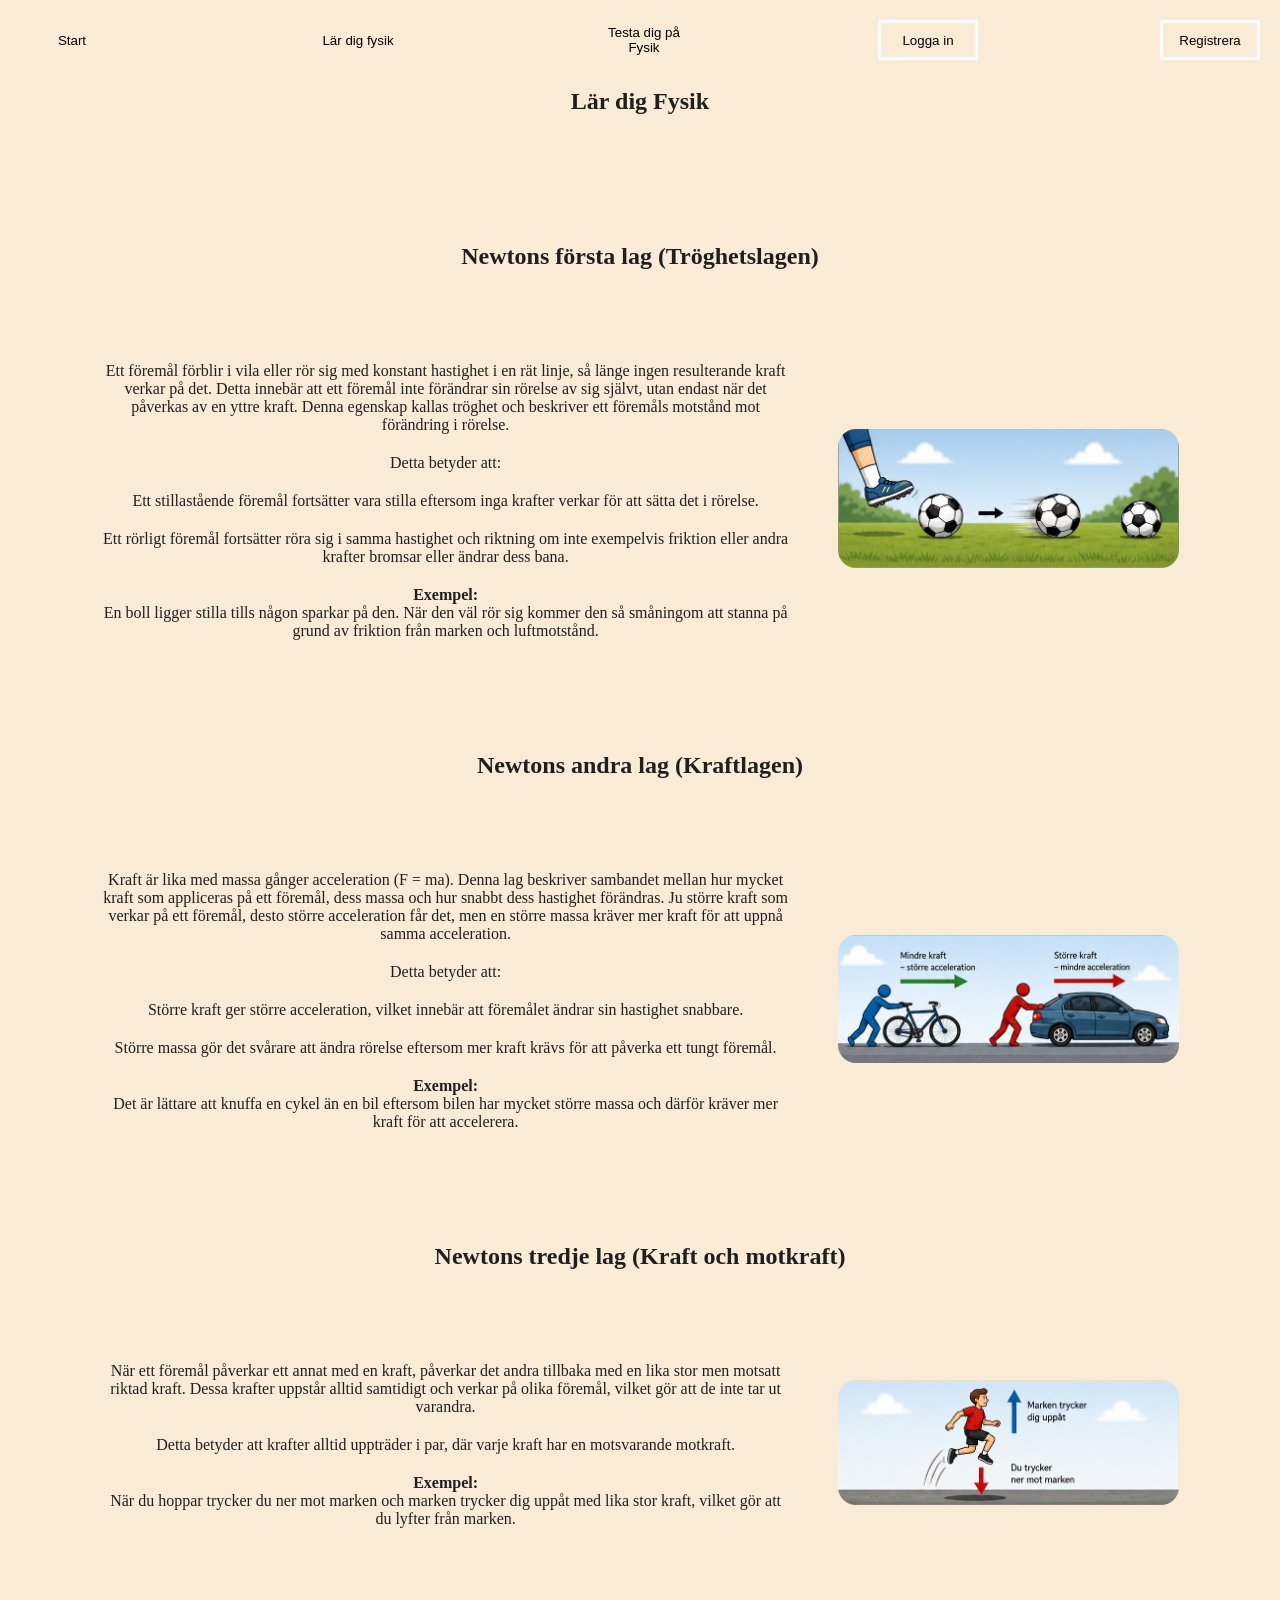
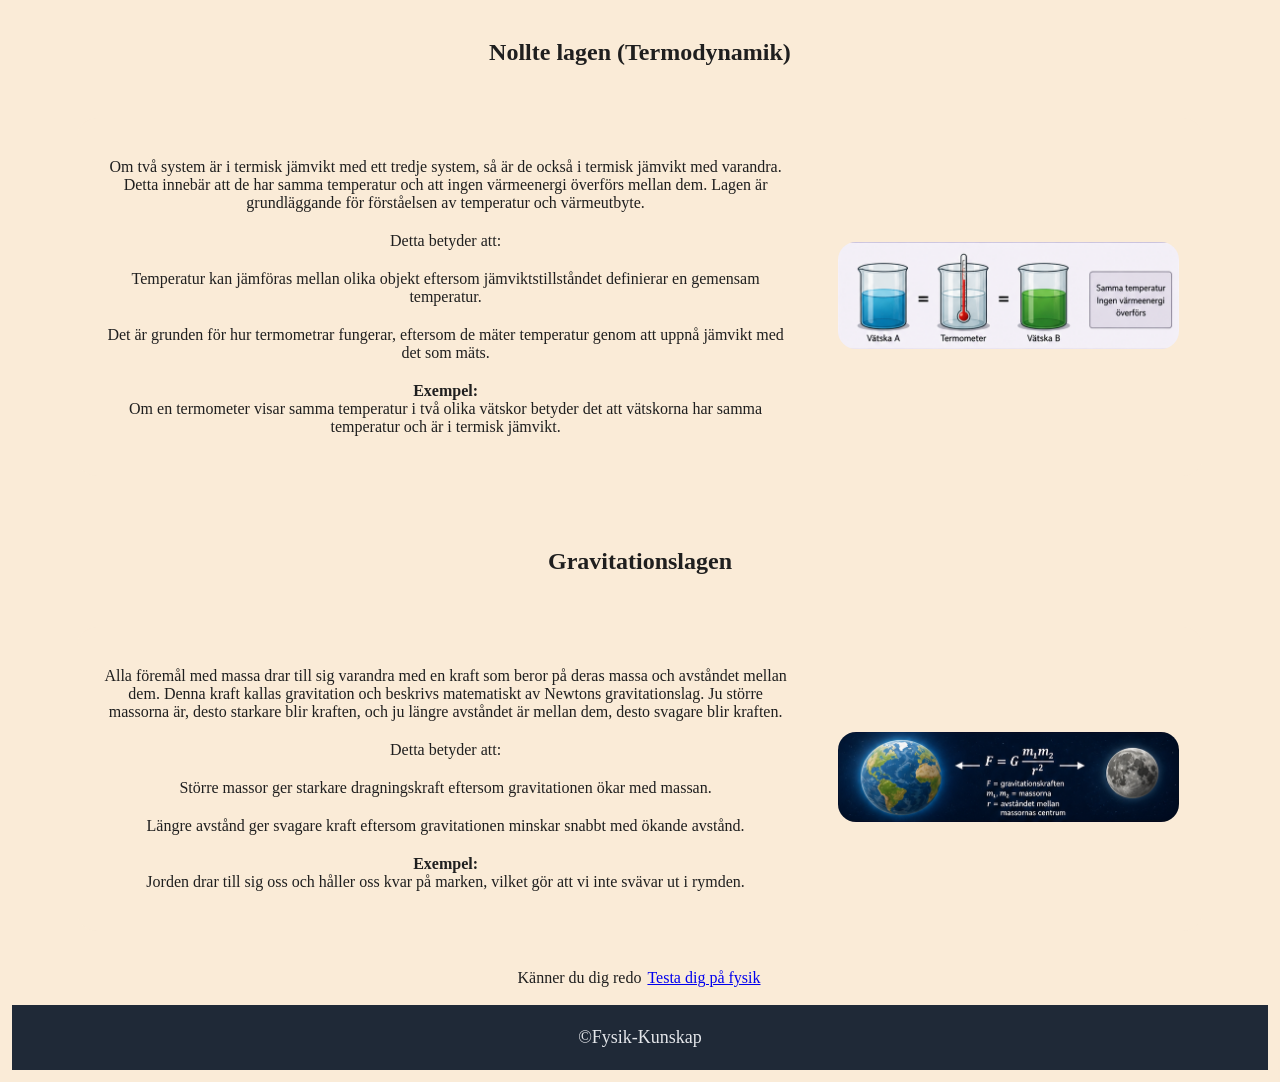
==== html-filer/Fysiklär.html @ 096abf7a "börjat med script quiz i html" ====
<!doctype html>
<html lang="en">
  <head>
    <meta charset="UTF-8" />
    <meta name="viewport" content="width=device-width, initial-scale=1.0" />
    <link rel="stylesheet" href="../css-filer/style.css" />
    <title>Fysik-Kunskap</title>
  </head>

  <body class="Fysiklär">
    <header>
      <nav>
        <section class="Navigation">
          <!-- Navigation, den vägleder användaren till andra webbsidor-->
          <ul>
            <li>
              <a href="../html-filer/Index.html"><button>Start</button></a>
            </li>
            <li>
              <a href="../html-filer/Fysiklär.html"
                ><button>Lär dig fysik</button></a
              >
            </li>
            <li>
              <a href="../html-filer/FysikTesta.html"
                ><button>Testa dig på Fysik</button></a
              >
            </li>
            <li><button id="SignInBtn">Logga in</button></li>
            <li><button id="SignUpBtn">Registrera</button></li>
          </ul>
        </section>
        <div class="Rubrik">
          <h1>Lär dig Fysik</h1>
        </div>
      </nav>
    </header>
    <div class="FormBox">
      <!-- Panelen för att registrera sig -->
      <form id="SignupForm" style="display: none">
        <label for="username">Username:</label>
        <input type="text" id="regusername" name="username" />
        <br />
        <label for="password">Password:</label>
        <input type="password" id="regpassword" name="password" />
        <br />
        <label for="conpassword">Confirm Password:</label>
        <input type="password" id="regconpassword" name="conpassword" />
        <br />
        <input type="submit" value="Registrera" />
      </form>
    </div>
    <div class="FormBox">
      <!-- Panelen för att logga in -->
      <form id="LoginForm" style="display: none">
        <label for="username">Username:</label>
        <input type="text" id="logusername" name="username" />
        <br />
        <label for="password">Password:</label>
        <input type="password" id="logpassword" name="password" />
        <br />
        <input type="submit" value="Submit" />
      </form>
    </div>
    <section class="fysiklärcontainer">
      <br />
      <h2>Newtons första lag (Tröghetslagen)</h2>
      <div class="box2">
        <div class="text">
          <p>
            Ett föremål förblir i vila eller rör sig med konstant hastighet i en
            rät linje, så länge ingen resulterande kraft verkar på det. Detta
            innebär att ett föremål inte förändrar sin rörelse av sig självt,
            utan endast när det påverkas av en yttre kraft. Denna egenskap
            kallas tröghet och beskriver ett föremåls motstånd mot förändring i
            rörelse.
          </p>

          <p>Detta betyder att:</p>

          <p>
            Ett stillastående föremål fortsätter vara stilla eftersom inga
            krafter verkar för att sätta det i rörelse.
          </p>

          <p>
            Ett rörligt föremål fortsätter röra sig i samma hastighet och
            riktning om inte exempelvis friktion eller andra krafter bromsar
            eller ändrar dess bana.
          </p>

          <p>
            <strong>Exempel:</strong><br />
            En boll ligger stilla tills någon sparkar på den. När den väl rör
            sig kommer den så småningom att stanna på grund av friktion från
            marken och luftmotstånd.
          </p>
        </div>
        <div class="Lås">
          <img src="../Bilder/bild1.png" alt="XX" class="bilder" />
        </div>
      </div>
      <h2>Newtons andra lag (Kraftlagen)</h2>
      <div class="box2">
        <div class="text">
          <p>
            Kraft är lika med massa gånger acceleration (F = ma). Denna lag
            beskriver sambandet mellan hur mycket kraft som appliceras på ett
            föremål, dess massa och hur snabbt dess hastighet förändras. Ju
            större kraft som verkar på ett föremål, desto större acceleration
            får det, men en större massa kräver mer kraft för att uppnå samma
            acceleration.
          </p>

          <p>Detta betyder att:</p>

          <p>
            Större kraft ger större acceleration, vilket innebär att föremålet
            ändrar sin hastighet snabbare.
          </p>

          <p>
            Större massa gör det svårare att ändra rörelse eftersom mer kraft
            krävs för att påverka ett tungt föremål.
          </p>

          <p>
            <strong>Exempel:</strong><br />
            Det är lättare att knuffa en cykel än en bil eftersom bilen har
            mycket större massa och därför kräver mer kraft för att accelerera.
          </p>
        </div>
        <div class="Lås">
          <img src="../Bilder/bild2.png" alt="XX" class="bilder" />
        </div>
      </div>
      <h2>Newtons tredje lag (Kraft och motkraft)</h2>
      <div class="box2">
        <div class="text">
          <p>
            När ett föremål påverkar ett annat med en kraft, påverkar det andra
            tillbaka med en lika stor men motsatt riktad kraft. Dessa krafter
            uppstår alltid samtidigt och verkar på olika föremål, vilket gör att
            de inte tar ut varandra.
          </p>

          <p>
            Detta betyder att krafter alltid uppträder i par, där varje kraft
            har en motsvarande motkraft.
          </p>

          <p>
            <strong>Exempel:</strong><br />
            När du hoppar trycker du ner mot marken och marken trycker dig uppåt
            med lika stor kraft, vilket gör att du lyfter från marken.
          </p>
        </div>
        <div class="Lås">
          <img src="../Bilder/bild3.png" alt="XX" class="bilder" />
        </div>
      </div>
      <h2>Nollte lagen (Termodynamik)</h2>
      <div class="box2">
        <div class="text">
          <p>
            Om två system är i termisk jämvikt med ett tredje system, så är de
            också i termisk jämvikt med varandra. Detta innebär att de har samma
            temperatur och att ingen värmeenergi överförs mellan dem. Lagen är
            grundläggande för förståelsen av temperatur och värmeutbyte.
          </p>

          <p>Detta betyder att:</p>

          <p>
            Temperatur kan jämföras mellan olika objekt eftersom
            jämviktstillståndet definierar en gemensam temperatur.
          </p>

          <p>
            Det är grunden för hur termometrar fungerar, eftersom de mäter
            temperatur genom att uppnå jämvikt med det som mäts.
          </p>

          <p>
            <strong>Exempel:</strong><br />
            Om en termometer visar samma temperatur i två olika vätskor betyder
            det att vätskorna har samma temperatur och är i termisk jämvikt.
          </p>
        </div>
        <div class="Lås">
          <img src="../Bilder/bild4.png" alt="XX" class="bilder" />
        </div>
      </div>
      <h2>Gravitationslagen</h2>
      <div class="box2">
        <div class="text">
          <p>
            Alla föremål med massa drar till sig varandra med en kraft som beror
            på deras massa och avståndet mellan dem. Denna kraft kallas
            gravitation och beskrivs matematiskt av Newtons gravitationslag. Ju
            större massorna är, desto starkare blir kraften, och ju längre
            avståndet är mellan dem, desto svagare blir kraften.
          </p>

          <p>Detta betyder att:</p>

          <p>
            Större massor ger starkare dragningskraft eftersom gravitationen
            ökar med massan.
          </p>

          <p>
            Längre avstånd ger svagare kraft eftersom gravitationen minskar
            snabbt med ökande avstånd.
          </p>

          <p>
            <strong>Exempel:</strong><br />
            Jorden drar till sig oss och håller oss kvar på marken, vilket gör
            att vi inte svävar ut i rymden.
          </p>
        </div>
        <div class="Lås">
          <img src="../Bilder/bild5.png" alt="XX" class="bilder" />
        </div>
      </div>
    </section>
    <br />
    <p>
      Känner du dig redo
      <a href="../html-filer/FysikTesta.html">Testa dig på fysik</a>
    </p>
    <!-- Länk för att skicka dem till min andra sida så att dem kan läsa mer -->
      <footer class="Footer">
      <p>&copy;Fysik-Kunskap</p>
      </footer>
  <script src="../JavaScript/JavaScript.js"></script>
  </body>
</html>

<!-- Fixa text senare ifall du har tid. -->
---- css-filer/style.css ----
*{
    padding: 2px;
    box-sizing: border-box;
    text-align: center;
}

.Index{
background-color: antiquewhite;
}
.Fysiklär{
    background-color: antiquewhite;
    color: #1F1F1F;
    text-align: center;
    justify-content: center;
}

.FysikTesta{
    background-color:antiquewhite;
    color: #1F1F1F;
    text-align: center;
    justify-content: center;
}

nav ul {
    display: flex;
    gap: 1rem;
    padding: 0;
    margin: 0;
    list-style: none;
    align-items: center;
    justify-content: space-between;
    
}

nav ul li {
    margin: 0;
}

nav ul li a {
    color: black;
    text-decoration: none;
}

.Navigation {
    background-color: antiquewhite;
}

.Homebtn {
    color: white;
}

.text{
    user-select: none;
    border-color: white;
    text-align: left;
}
.Lås {
    user-select: none;
    border-color: white;
}
button {
    background-color: antiquewhite;
    color: black;
    border: none;
    border-radius: 2px;
    border-color: 0px 0px 5px 1px white;
    border-width: 1px;
    box-sizing: border-box;
    width: 100px;
    height: 40px;
    transition: transform(0.1s);
}

button:hover {
    background-color: whitesmoke;
    transform: scale(1.05);
}

#SignUpBtn,
#SignInBtn {
    border: 1px solid white;
    border-width: 3px;
    box-sizing: border-box;
    border-color: 0px 0px 5px 1px white;
}
.indexbody {
  display: flex;
  flex-wrap: wrap;
  gap: 20px;
  justify-content: center;
}
.fysiklärcontainer{
    display: flex;
    flex-direction: column;
    gap: 50px;
    width: 90%;
    margin: auto;
}
.box2 .bilder{
    width: 100%;
    max-width: 400px;
    height: auto;
    object-fit: cover;
    border-radius: 20px;
}
.box2{
    display: grid;
    grid-template-columns: 2fr 1fr;
    gap: 40px;
    align-items: center;
    background-color: antiquewhite;
    border-radius: 20px;
    padding: 20px;
}

.box {
  background-color: #f5f5f5;
  border: 2px solid #ccc;
  border-radius: 10px;
  padding: 15px;
  width: 250px;
  box-shadow: 0 4px 10px rgba(0,0,0,0.1);
  
}

.box h2 {
  font-size: 18px;
  margin-bottom: 10px;
}
.Fysiklär h2 {
    margin-bottom: 0;
}

.Footer {
    background-color: #1F2937;
    color: #E5E7EB;
    text-align: center;
    font-size: 18px;
}

@media (max-width: 768px) {
    .box2 {
        grid-template-columns: 1fr;
    }

    .text {
        order: 1;
        text-align: left;
    }

    .Lås {
        order: 2;
    }
}
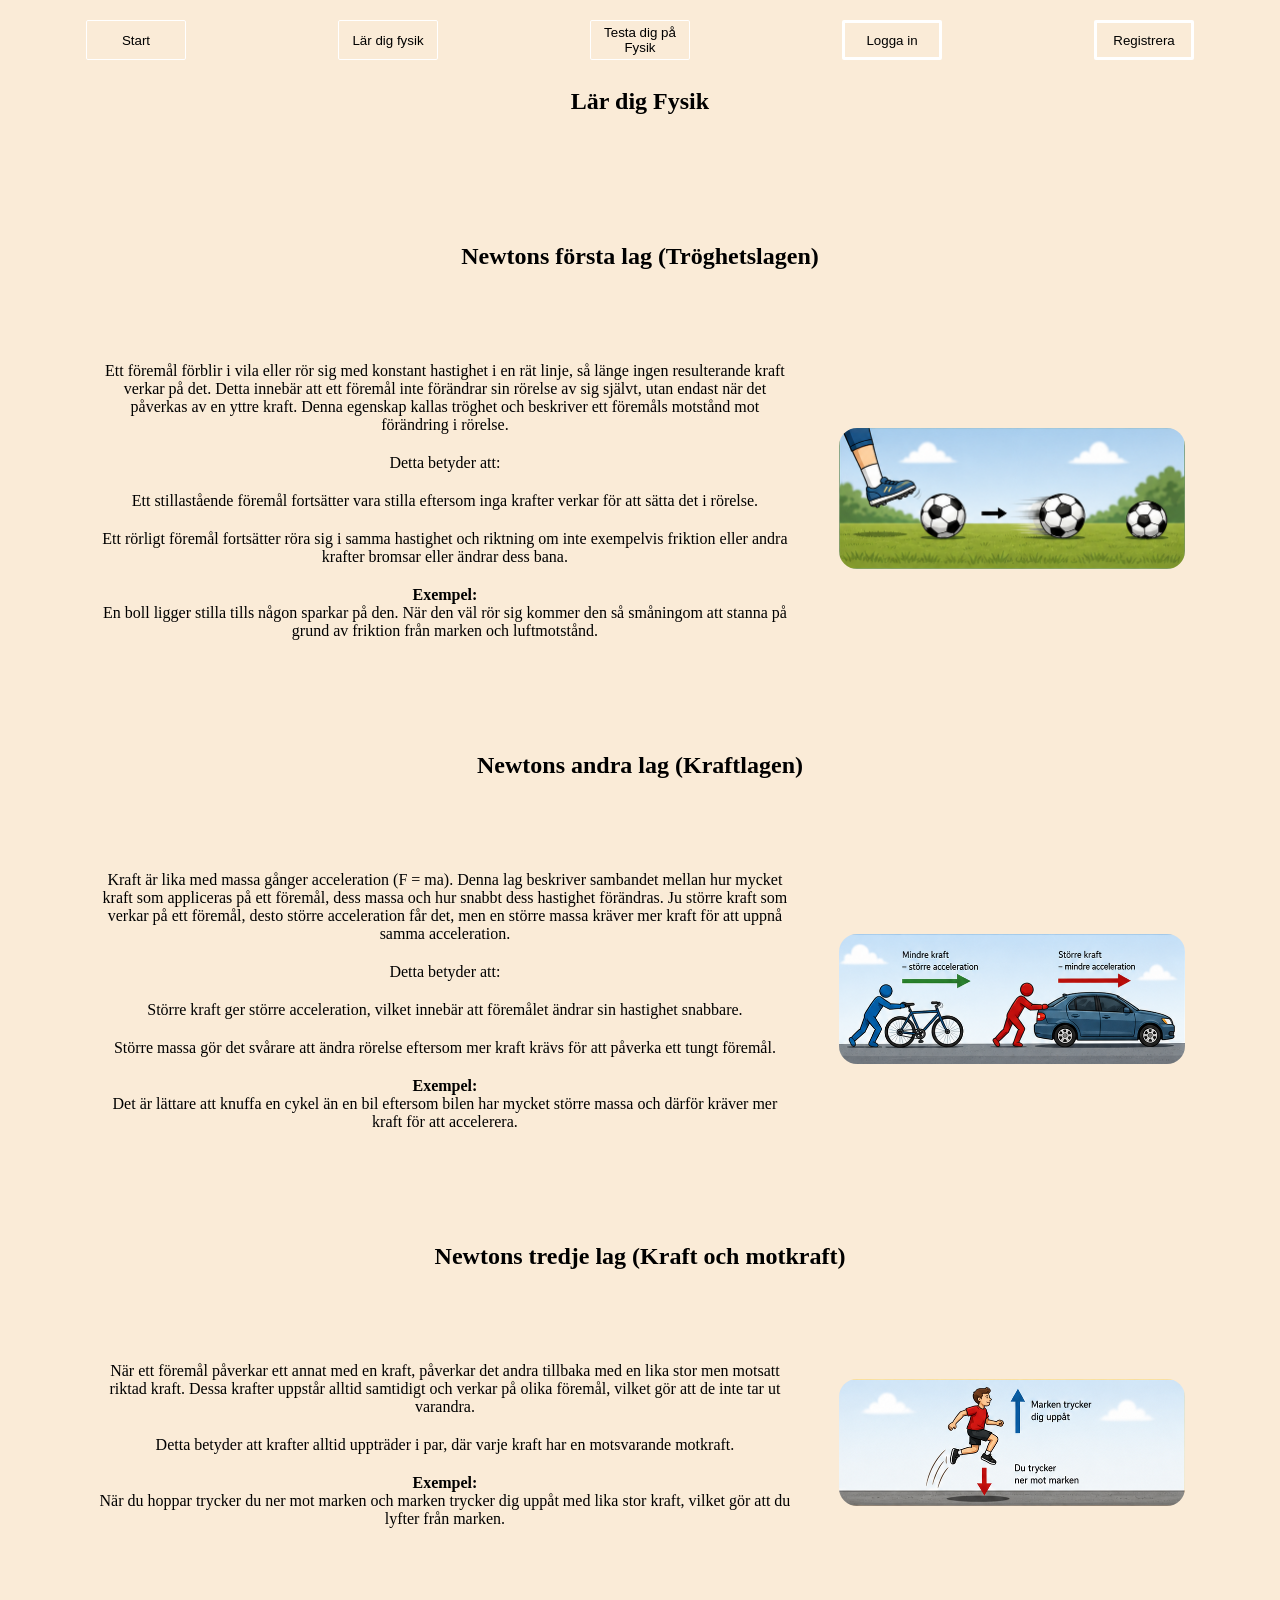
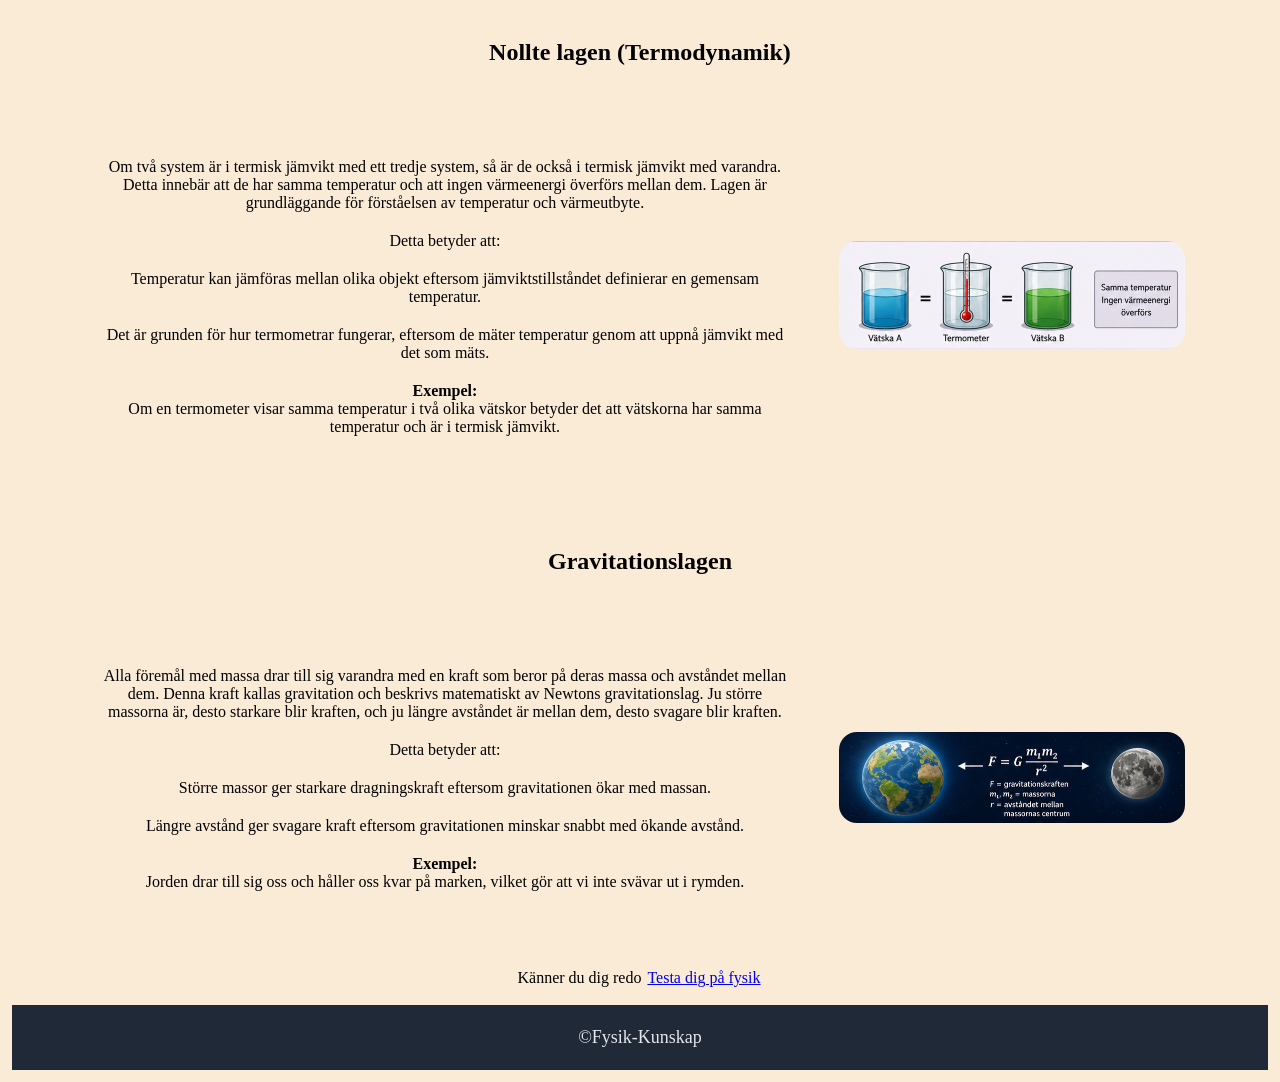
==== commit 0e0bd7fa: "fixat lite pappo" ====
--- a/html-filer/Fysiklär.html
+++ b/html-filer/Fysiklär.html
@@ -4,6 +4,7 @@
     <meta charset="UTF-8" />
     <meta name="viewport" content="width=device-width, initial-scale=1.0" />
     <link rel="stylesheet" href="../css-filer/style.css" />
+    <script src="../JavaScript/JavaScript.js"></script>
     <title>Fysik-Kunskap</title>
   </head>
 
@@ -231,10 +232,9 @@
       <a href="../html-filer/FysikTesta.html">Testa dig på fysik</a>
     </p>
     <!-- Länk för att skicka dem till min andra sida så att dem kan läsa mer -->
-      <footer class="Footer">
+    <footer class="Footer">
       <p>&copy;Fysik-Kunskap</p>
-      </footer>
-  <script src="../JavaScript/JavaScript.js"></script>
+    </footer>
   </body>
 </html>
 
--- a/css-filer/style.css
+++ b/css-filer/style.css
@@ -1,39 +1,19 @@
-*{
+* {
     padding: 2px;
-    box-sizing: border-box;
     text-align: center;
 }
 
-.Index{
-background-color: antiquewhite;
-}
-.Fysiklär{
+body {
     background-color: antiquewhite;
-    color: #1F1F1F;
-    text-align: center;
-    justify-content: center;
-}
-
-.FysikTesta{
-    background-color:antiquewhite;
-    color: #1F1F1F;
-    text-align: center;
-    justify-content: center;
 }
 
 nav ul {
-    display: flex;
+    display: grid;
+    grid-template-columns: repeat(5, 1fr);
     gap: 1rem;
     padding: 0;
     margin: 0;
     list-style: none;
-    align-items: center;
-    justify-content: space-between;
-    
-}
-
-nav ul li {
-    margin: 0;
 }
 
 nav ul li a {
@@ -41,36 +21,16 @@
     text-decoration: none;
 }
 
-.Navigation {
-    background-color: antiquewhite;
-}
-
-.Homebtn {
-    color: white;
-}
-
-.text{
-    user-select: none;
-    border-color: white;
-    text-align: left;
-}
-.Lås {
-    user-select: none;
-    border-color: white;
-}
 button {
     background-color: antiquewhite;
     color: black;
-    border: none;
+    border: 1px solid white;
     border-radius: 2px;
-    border-color: 0px 0px 5px 1px white;
-    border-width: 1px;
-    box-sizing: border-box;
     width: 100px;
     height: 40px;
-    transition: transform(0.1s);
+    box-sizing: border-box;
+    transition: transform 0.1s;
 }
-
 button:hover {
     background-color: whitesmoke;
     transform: scale(1.05);
@@ -108,7 +68,6 @@
     grid-template-columns: 2fr 1fr;
     gap: 40px;
     align-items: center;
-    background-color: antiquewhite;
     border-radius: 20px;
     padding: 20px;
 }
@@ -120,7 +79,6 @@
   padding: 15px;
   width: 250px;
   box-shadow: 0 4px 10px rgba(0,0,0,0.1);
-  
 }
 
 .box h2 {
@@ -139,6 +97,16 @@
 }
 
 @media (max-width: 768px) {
+    nav ul {
+        grid-template-columns: 1fr;
+        gap: 10px;
+        text-align: center;
+    }
+
+    nav ul li a {
+        display: block;
+        padding: 10px;
+    }
     .box2 {
         grid-template-columns: 1fr;
     }
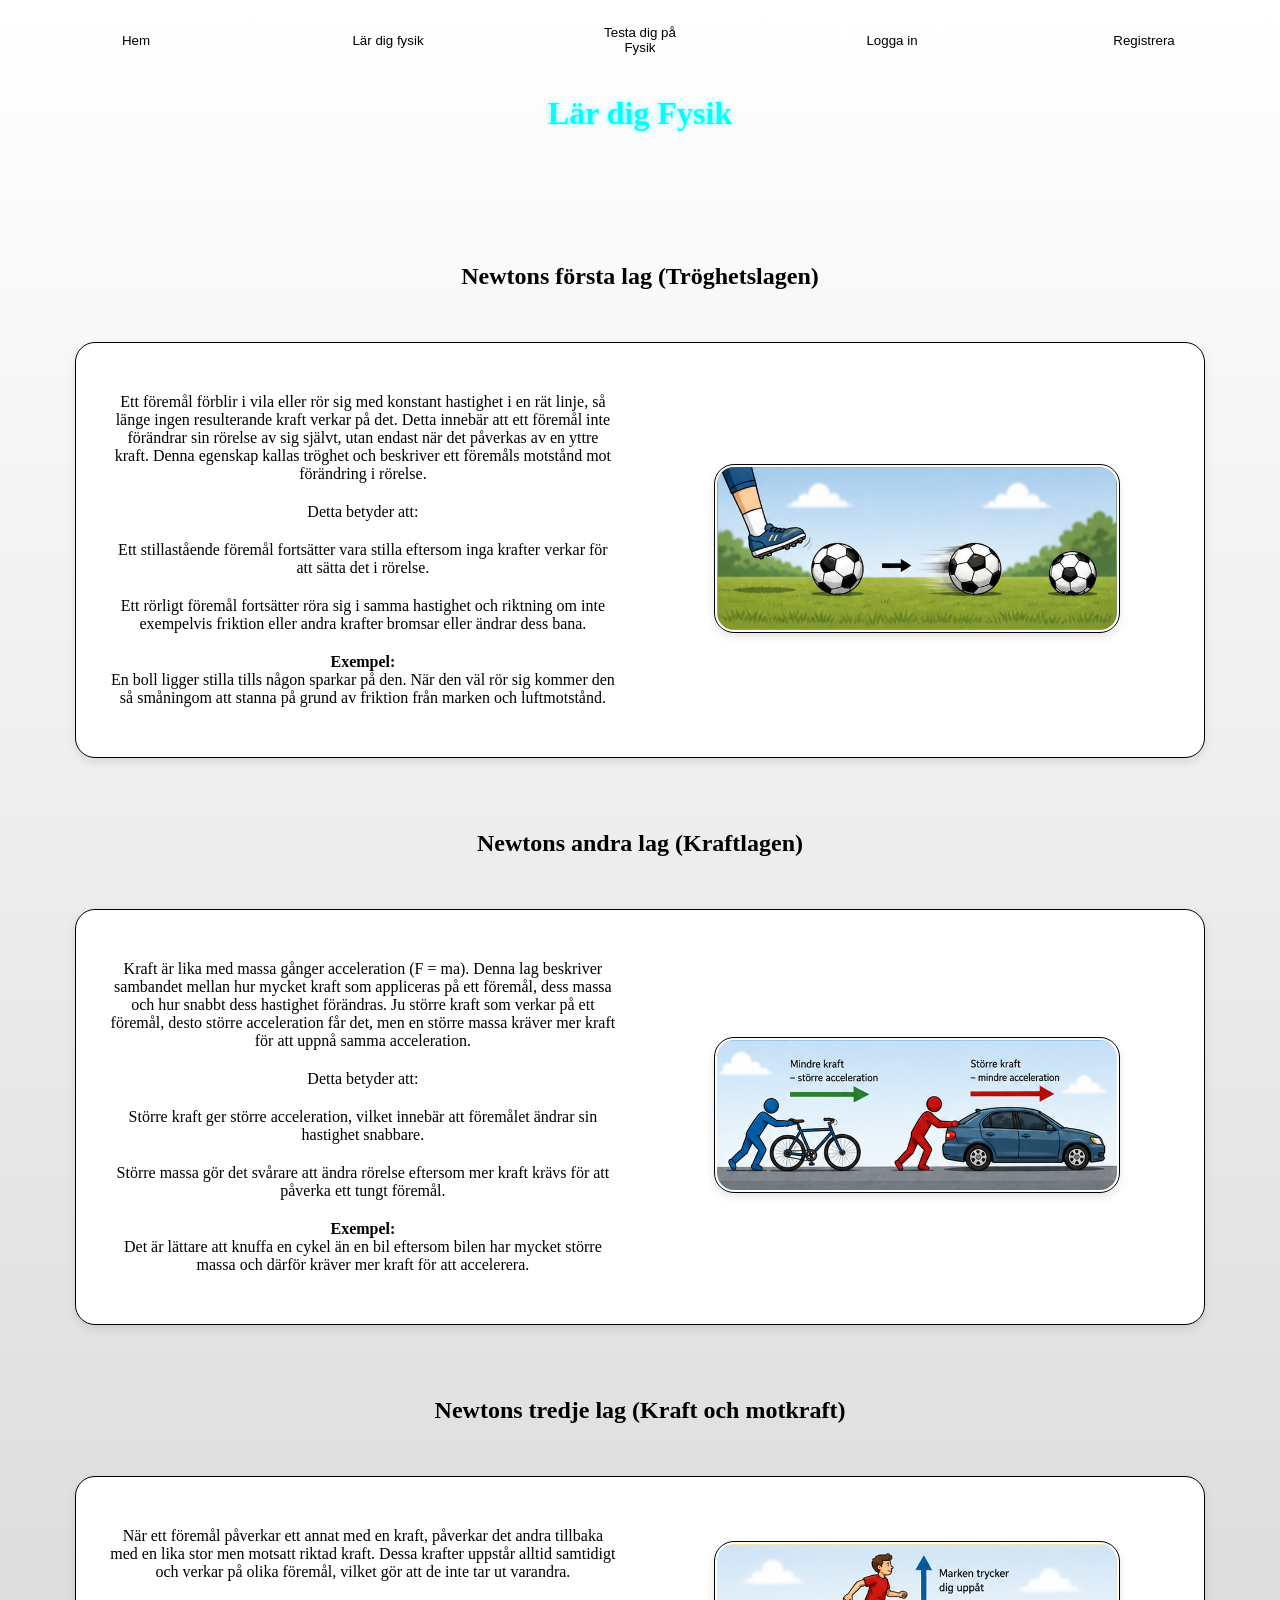
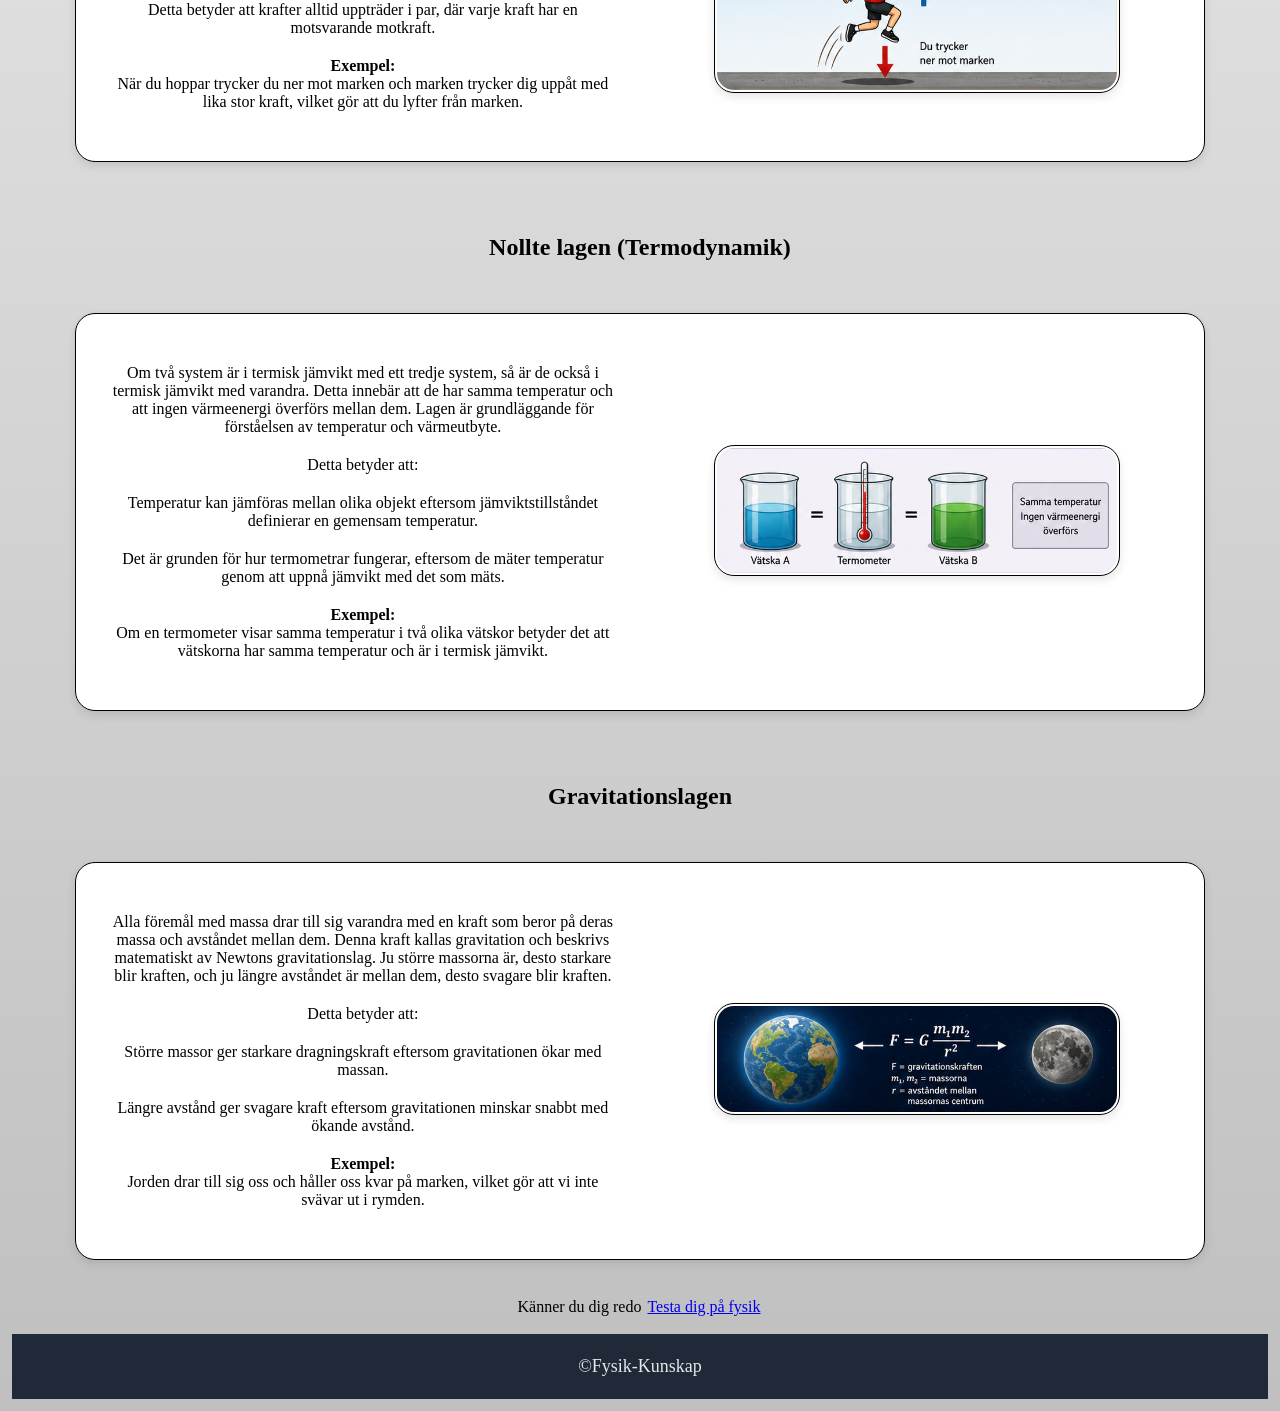
==== commit b7034743: "fixat fysikTesta" ====
--- a/html-filer/Fysiklär.html
+++ b/html-filer/Fysiklär.html
@@ -15,7 +15,7 @@
           <!-- Navigation, den vägleder användaren till andra webbsidor-->
           <ul>
             <li>
-              <a href="../html-filer/Index.html"><button>Start</button></a>
+              <a href="../html-filer/Index.html"><button>Hem</button></a>
             </li>
             <li>
               <a href="../html-filer/Fysiklär.html"
--- a/css-filer/style.css
+++ b/css-filer/style.css
@@ -4,7 +4,14 @@
 }
 
 body {
-    background-color: antiquewhite;
+    background: linear-gradient(white, GREY , DARKGREY  );
+    background-size: 400% 400%;
+    animation: bgRör 5s ease infinite;
+}
+@keyframes bgRör{
+    0% {background-position: 0% 50%;}
+    50%{background-position: 50% 100%;}
+    100%{background-position: 0% 50%;}
 }
 
 nav ul {
@@ -22,7 +29,7 @@
 }
 
 button {
-    background-color: antiquewhite;
+    background-color: transparent;
     color: black;
     border: 1px solid white;
     border-radius: 2px;
@@ -55,6 +62,7 @@
     gap: 50px;
     width: 90%;
     margin: auto;
+    
 }
 .box2 .bilder{
     width: 100%;
@@ -62,14 +70,20 @@
     height: auto;
     object-fit: cover;
     border-radius: 20px;
+    border: 1px solid black;
+    box-shadow: 0 4px 10px rgba(0,0,0,0.1);
 }
 .box2{
     display: grid;
-    grid-template-columns: 2fr 1fr;
+    grid-template-columns: 1fr 1fr;
     gap: 40px;
     align-items: center;
     border-radius: 20px;
-    padding: 20px;
+    padding: 30px;
+    border: 1px solid black;
+    background-color: white;   
+    box-shadow: 0 4px 10px rgba(0,0,0,0.1);
+
 }
 
 .box {
@@ -88,6 +102,87 @@
 .Fysiklär h2 {
     margin-bottom: 0;
 }
+.FysikTestaContainer {
+  background: rgba(0, 0, 0, 0.6);
+  backdrop-filter: blur(10px);
+  padding: 2rem;
+  border-radius: 20px;
+  box-shadow: 0 0 20px rgba(0, 255, 255, 0.2);
+  width: 400px;
+  text-align: center;
+  display: flex;
+  flex-direction: column;
+  align-items: center;
+  transition: all 0.3s ease-in-out;
+}
+h1 {
+  color: #00ffff;
+  font-size: 2rem;
+  margin-bottom: 1.5rem;
+  text-shadow: 0 0 6px rgba(0, 255, 255, 0.5);
+}
+#frågor {
+  font-size: 1.2rem;
+  margin-bottom: 1rem;
+  color: #ffffff;
+}
+#val button {
+  display: block;
+  margin: 0.5rem 0;
+  padding: 0.75rem;
+  width: 100%;
+  background: rgba(0, 255, 255, 0.08);
+  border: 2px solid #00ffff;
+  color: #ffffff;
+  cursor: pointer;
+  border-radius: 8px;
+  font-weight: bold;
+  transition: 0.3s;
+  box-shadow: 0 0 6px rgba(0, 255, 255, 0.2);
+  text-shadow: 0 0 5px rgba(0, 255, 255, 0.2);
+}
+
+#val button:hover {
+  background-color: #00ffff;
+  color: #000;
+  transform: scale(1.03);
+  box-shadow: 0 0 12px rgba(0, 255, 255, 0.4);
+}
+#nextBtn, 
+#StartaOmBtn {
+  margin-top: 1rem;
+  padding: 0.6rem 1.2rem;
+  background-color: #00ffff;
+  color: #000;
+  border: none;
+  cursor: pointer;
+  border-radius: 8px;
+  font-weight: bold;
+  box-shadow: 0 0 8px rgba(0, 255, 255, 0.3);
+  transition: all 0.3s ease;
+}
+#nextBtn:hover, 
+#StartaOmBtn:hover {
+  background-color: #00e6e6;
+  transform: scale(1.05);
+  box-shadow: 0 0 12px rgba(0, 255, 255, 0.5);
+}
+#resultat {
+  font-size: 1.4rem;
+  margin-top: 1rem;
+  color: #00ffcc;
+  text-shadow: 0 0 10px #00ffcc;
+}
+#timer {
+  margin-top: 1rem;
+  font-weight: bold;
+  font-size: 1rem;
+  color: #00ffff;
+  text-shadow: 0 0 10px #00ffff;
+}
+.hidden {
+  display: none;
+}
 
 .Footer {
     background-color: #1F2937;
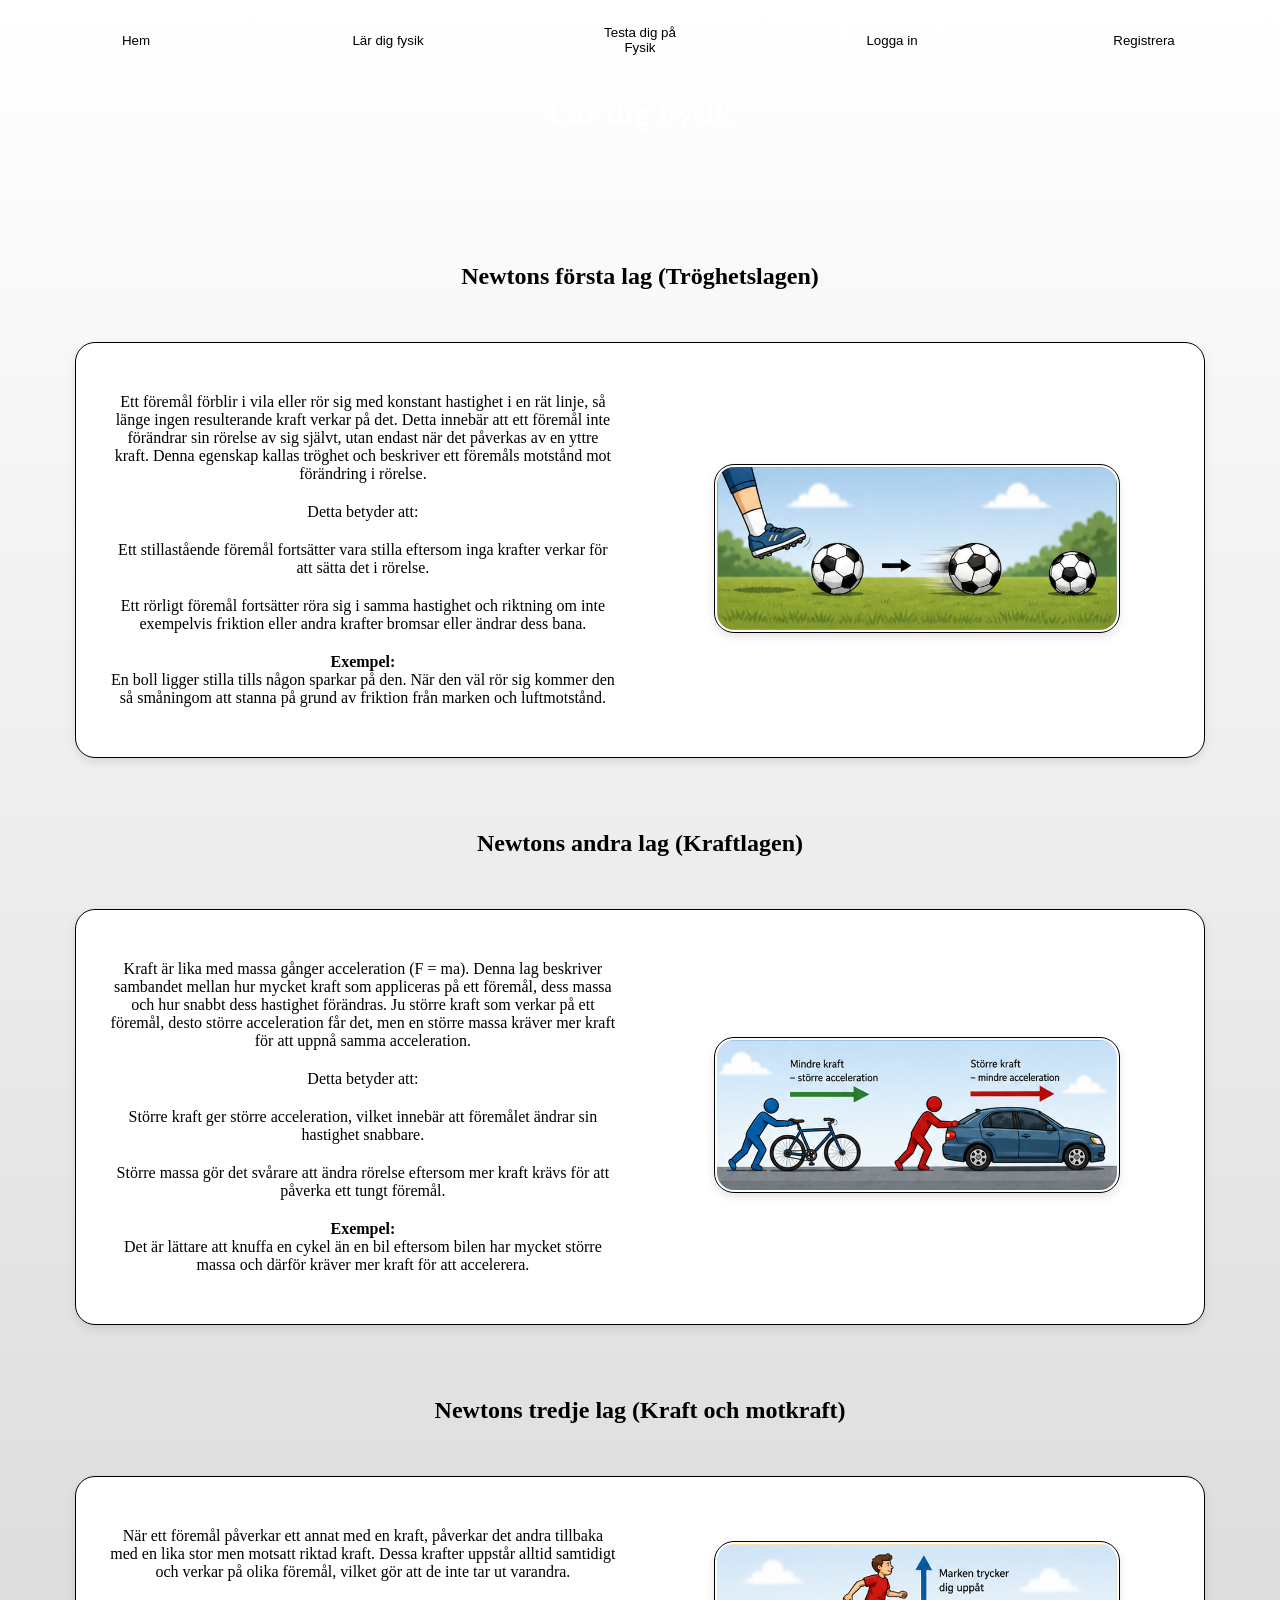
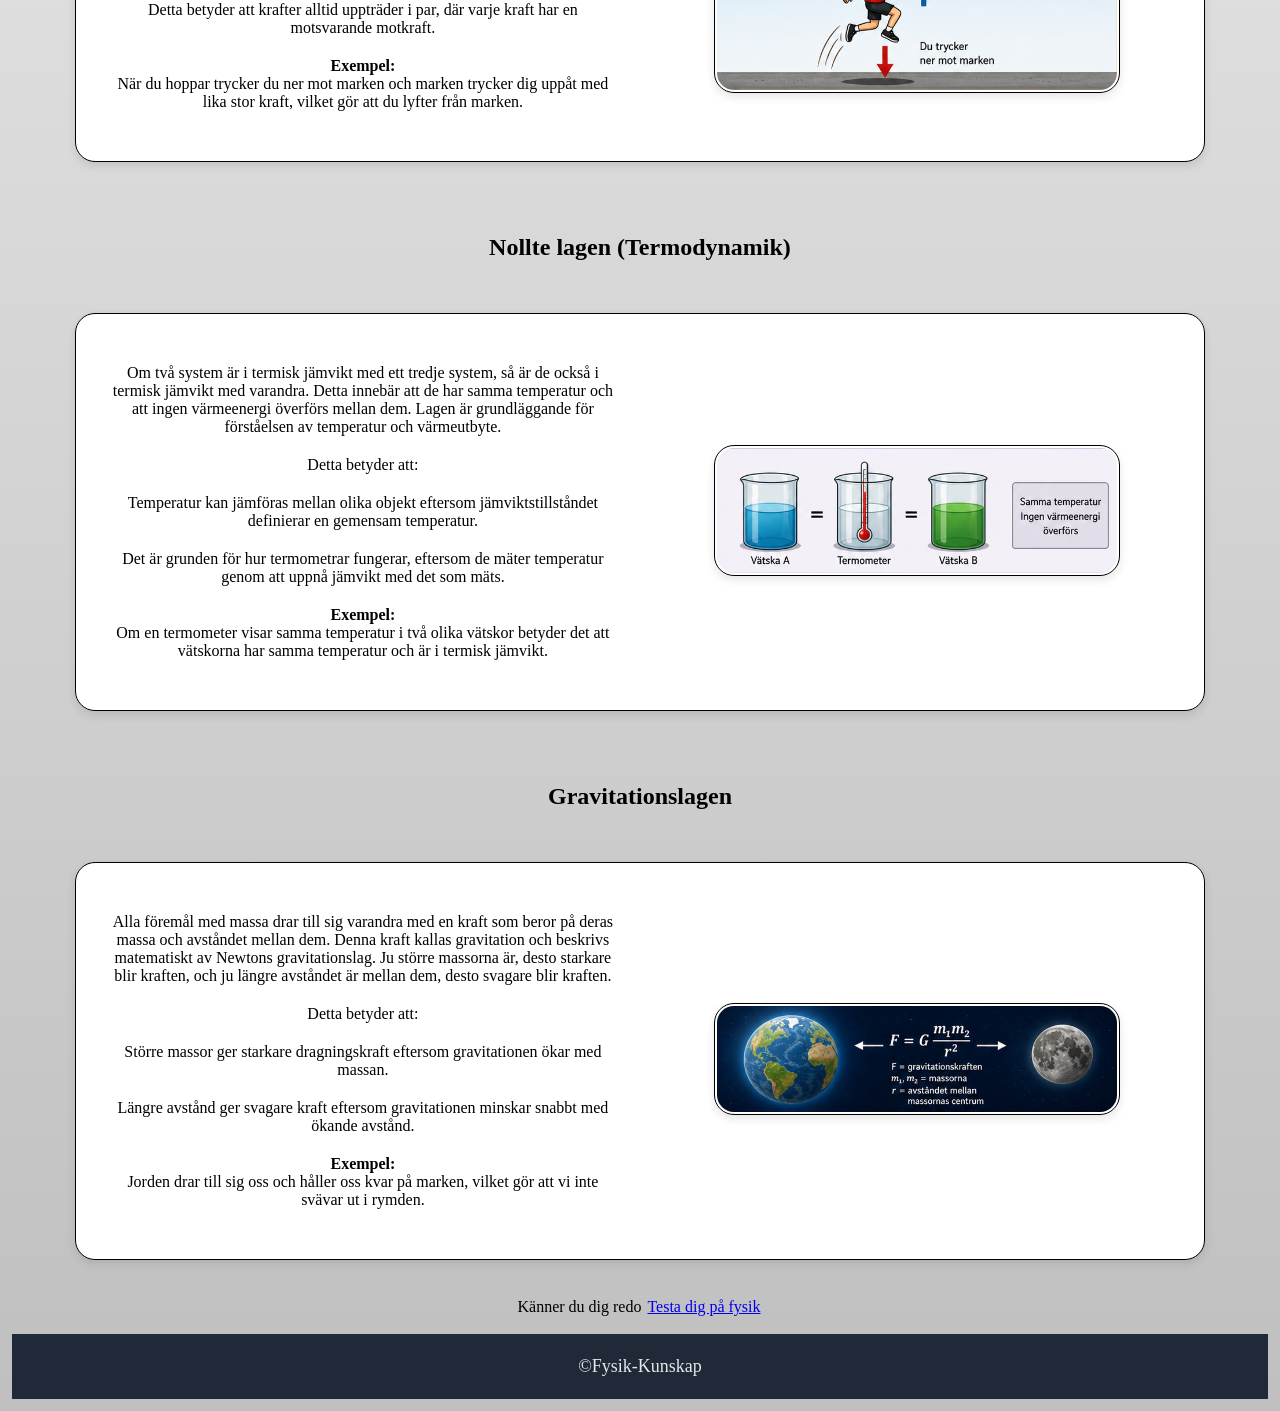
==== commit dd927f4b: "fixat val och frågor i html, css och js" ====
--- a/html-filer/Fysiklär.html
+++ b/html-filer/Fysiklär.html
@@ -4,7 +4,6 @@
     <meta charset="UTF-8" />
     <meta name="viewport" content="width=device-width, initial-scale=1.0" />
     <link rel="stylesheet" href="../css-filer/style.css" />
-    <script src="../JavaScript/JavaScript.js"></script>
     <title>Fysik-Kunskap</title>
   </head>
 
@@ -232,10 +231,12 @@
       <a href="../html-filer/FysikTesta.html">Testa dig på fysik</a>
     </p>
     <!-- Länk för att skicka dem till min andra sida så att dem kan läsa mer -->
-    <footer class="Footer">
-      <p>&copy;Fysik-Kunskap</p>
-    </footer>
+    <script src="../JavaScript/JavaScript.js"></script>
   </body>
+  <footer class="Footer">
+    <p>&copy;Fysik-Kunskap</p>
+    <!-- Visa att det min webbsida -->
+  </footer>
 </html>
 
 <!-- Fixa text senare ifall du har tid. -->
--- a/css-filer/style.css
+++ b/css-filer/style.css
@@ -45,10 +45,7 @@
 
 #SignUpBtn,
 #SignInBtn {
-    border: 1px solid white;
-    border-width: 3px;
-    box-sizing: border-box;
-    border-color: 0px 0px 5px 1px white;
+        border: 3px solid white;
 }
 .indexbody {
   display: flex;
@@ -83,9 +80,7 @@
     border: 1px solid black;
     background-color: white;   
     box-shadow: 0 4px 10px rgba(0,0,0,0.1);
-
-}
-
+}
 .box {
   background-color: #f5f5f5;
   border: 2px solid #ccc;
@@ -103,39 +98,53 @@
     margin-bottom: 0;
 }
 .FysikTestaContainer {
+  display: flex;
+  justify-content: center;
+  align-items: center;
   background: rgba(0, 0, 0, 0.6);
   backdrop-filter: blur(10px);
   padding: 2rem;
   border-radius: 20px;
   box-shadow: 0 0 20px rgba(0, 255, 255, 0.2);
-  width: 400px;
   text-align: center;
-  display: flex;
   flex-direction: column;
-  align-items: center;
   transition: all 0.3s ease-in-out;
 }
+.box3{
+    display: grid;
+    grid-template-columns: 1fr;
+    border-radius: 20px;
+    padding: 30px;
+}
 h1 {
-  color: #00ffff;
+  color: white;
   font-size: 2rem;
   margin-bottom: 1.5rem;
-  text-shadow: 0 0 6px rgba(0, 255, 255, 0.5);
 }
 #frågor {
-  font-size: 1.2rem;
-  margin-bottom: 1rem;
+  display:flex;
+  align-items:center;
+  min-height:120px;
   color: #ffffff;
+  font-size: x-large;
+  font-weight: bold;
+}
+#val {
+  display: grid;
+  grid-template-columns: 1fr 1fr;
+  gap: 1rem;
+  
 }
 #val button {
-  display: block;
-  margin: 0.5rem 0;
-  padding: 0.75rem;
+  margin: 0;
+  padding: 10px;
+  height: 100px;
   width: 100%;
   background: rgba(0, 255, 255, 0.08);
   border: 2px solid #00ffff;
   color: #ffffff;
   cursor: pointer;
-  border-radius: 8px;
+  border-radius: 10px;
   font-weight: bold;
   transition: 0.3s;
   box-shadow: 0 0 6px rgba(0, 255, 255, 0.2);
@@ -143,8 +152,6 @@
 }
 
 #val button:hover {
-  background-color: #00ffff;
-  color: #000;
   transform: scale(1.03);
   box-shadow: 0 0 12px rgba(0, 255, 255, 0.4);
 }
@@ -183,11 +190,9 @@
 .hidden {
   display: none;
 }
-
 .Footer {
     background-color: #1F2937;
     color: #E5E7EB;
-    text-align: center;
     font-size: 18px;
 }
 
@@ -214,4 +219,7 @@
     .Lås {
         order: 2;
     }
+     #val{
+    grid-template-columns:1fr;
+  }
 }
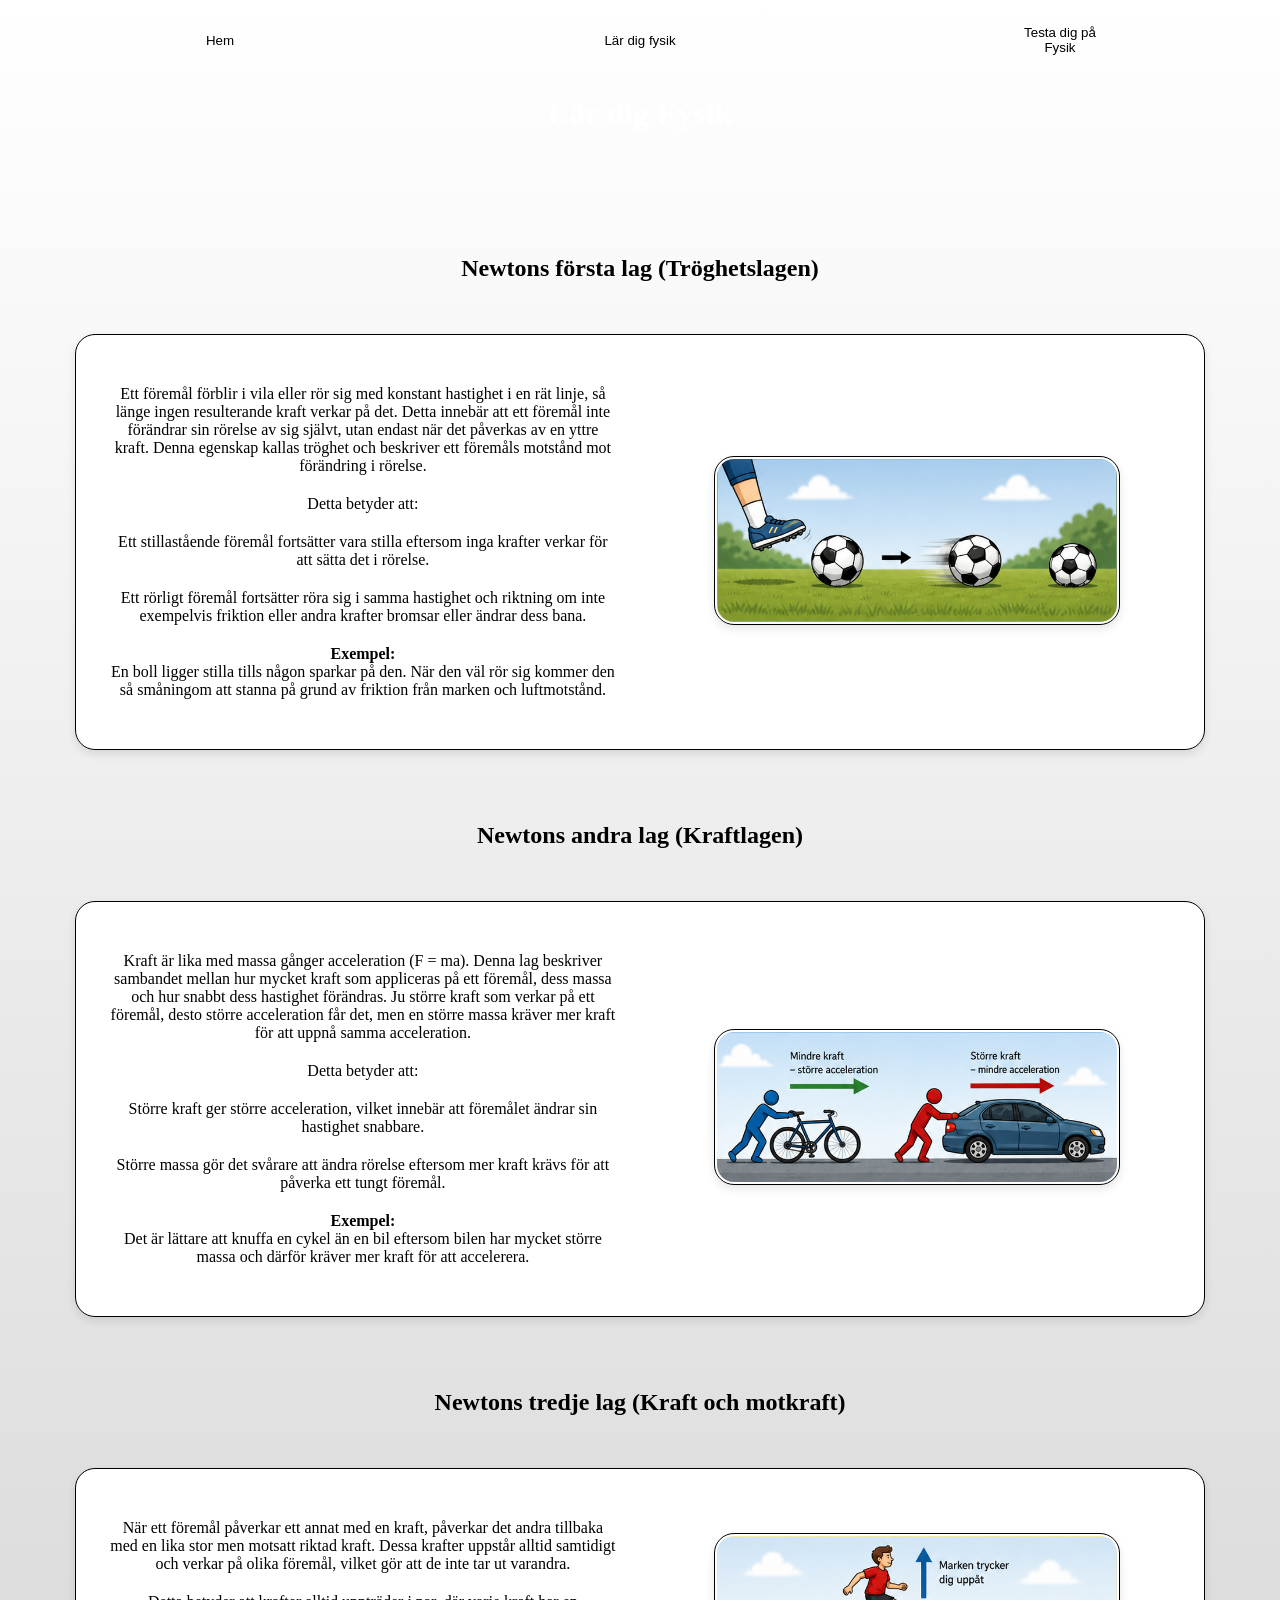
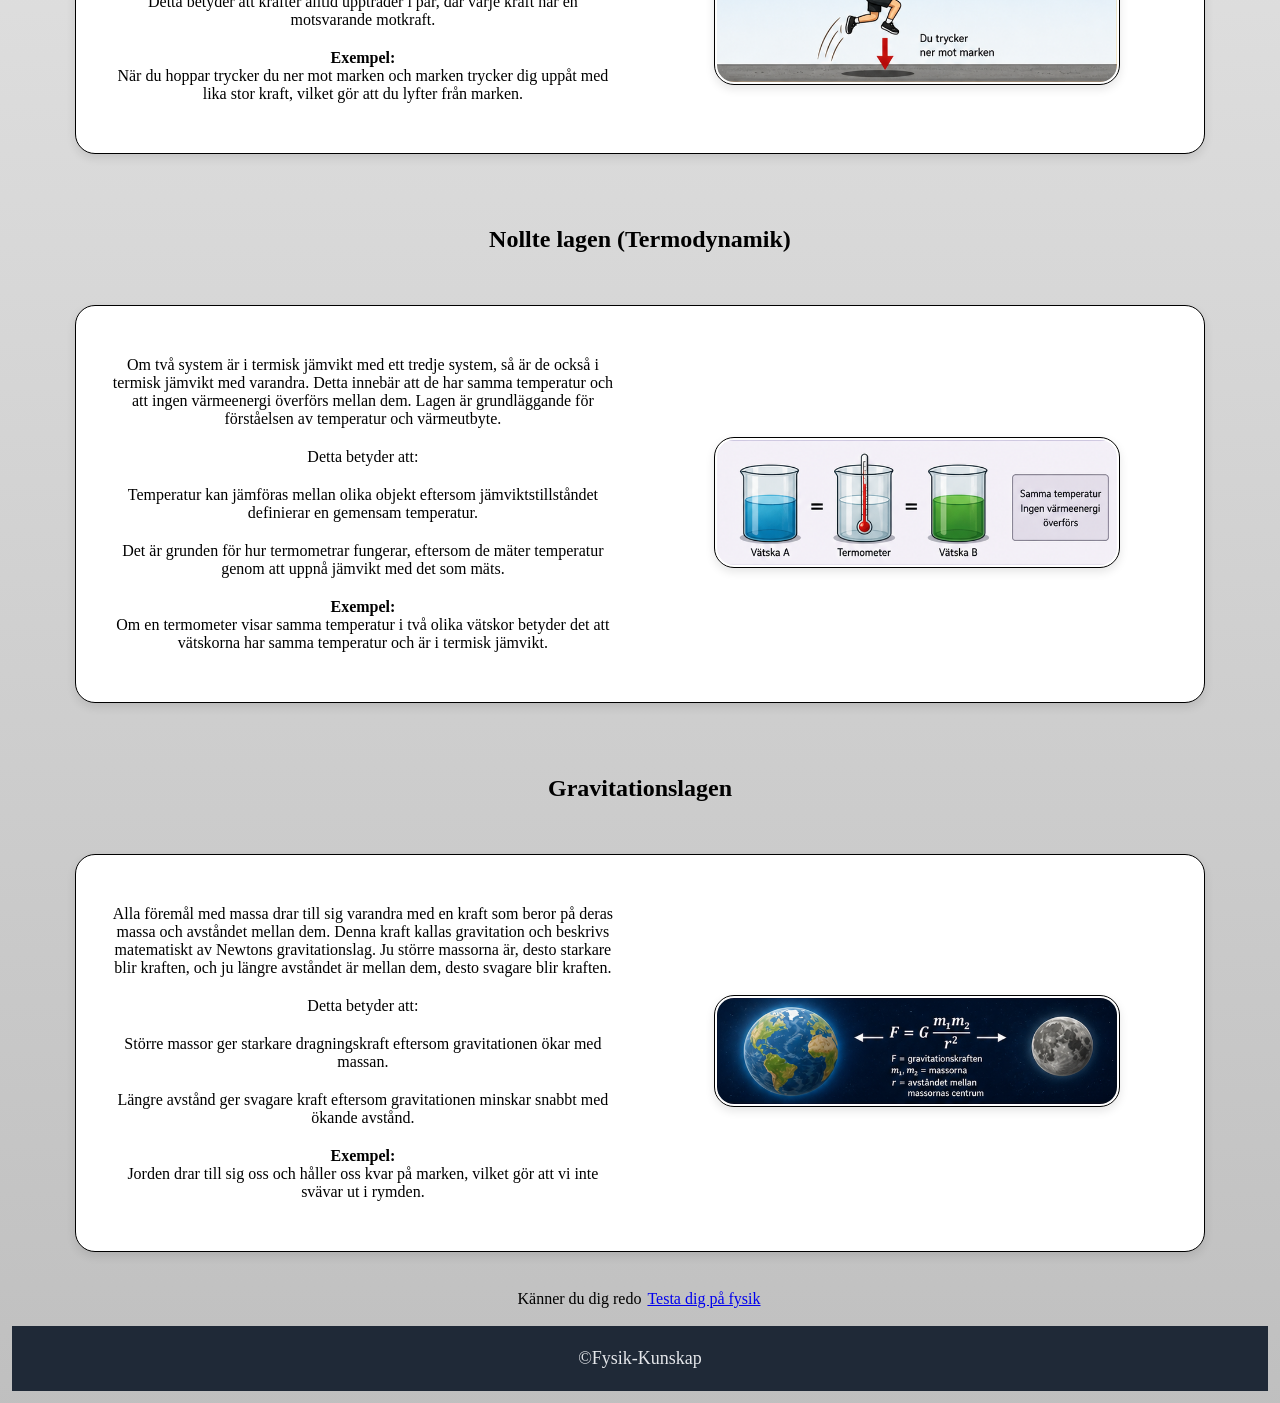
==== commit 4cb09db8: "javascript" ====
--- a/html-filer/Fysiklär.html
+++ b/html-filer/Fysiklär.html
@@ -26,8 +26,6 @@
                 ><button>Testa dig på Fysik</button></a
               >
             </li>
-            <li><button id="SignInBtn">Logga in</button></li>
-            <li><button id="SignUpBtn">Registrera</button></li>
           </ul>
         </section>
         <div class="Rubrik">
@@ -35,33 +33,6 @@
         </div>
       </nav>
     </header>
-    <div class="FormBox">
-      <!-- Panelen för att registrera sig -->
-      <form id="SignupForm" style="display: none">
-        <label for="username">Username:</label>
-        <input type="text" id="regusername" name="username" />
-        <br />
-        <label for="password">Password:</label>
-        <input type="password" id="regpassword" name="password" />
-        <br />
-        <label for="conpassword">Confirm Password:</label>
-        <input type="password" id="regconpassword" name="conpassword" />
-        <br />
-        <input type="submit" value="Registrera" />
-      </form>
-    </div>
-    <div class="FormBox">
-      <!-- Panelen för att logga in -->
-      <form id="LoginForm" style="display: none">
-        <label for="username">Username:</label>
-        <input type="text" id="logusername" name="username" />
-        <br />
-        <label for="password">Password:</label>
-        <input type="password" id="logpassword" name="password" />
-        <br />
-        <input type="submit" value="Submit" />
-      </form>
-    </div>
     <section class="fysiklärcontainer">
       <br />
       <h2>Newtons första lag (Tröghetslagen)</h2>
--- a/css-filer/style.css
+++ b/css-filer/style.css
@@ -16,7 +16,7 @@
 
 nav ul {
     display: grid;
-    grid-template-columns: repeat(5, 1fr);
+    grid-template-columns: repeat(3, 1fr);
     gap: 1rem;
     padding: 0;
     margin: 0;
@@ -41,11 +41,6 @@
 button:hover {
     background-color: whitesmoke;
     transform: scale(1.05);
-}
-
-#SignUpBtn,
-#SignInBtn {
-        border: 3px solid white;
 }
 .indexbody {
   display: flex;
